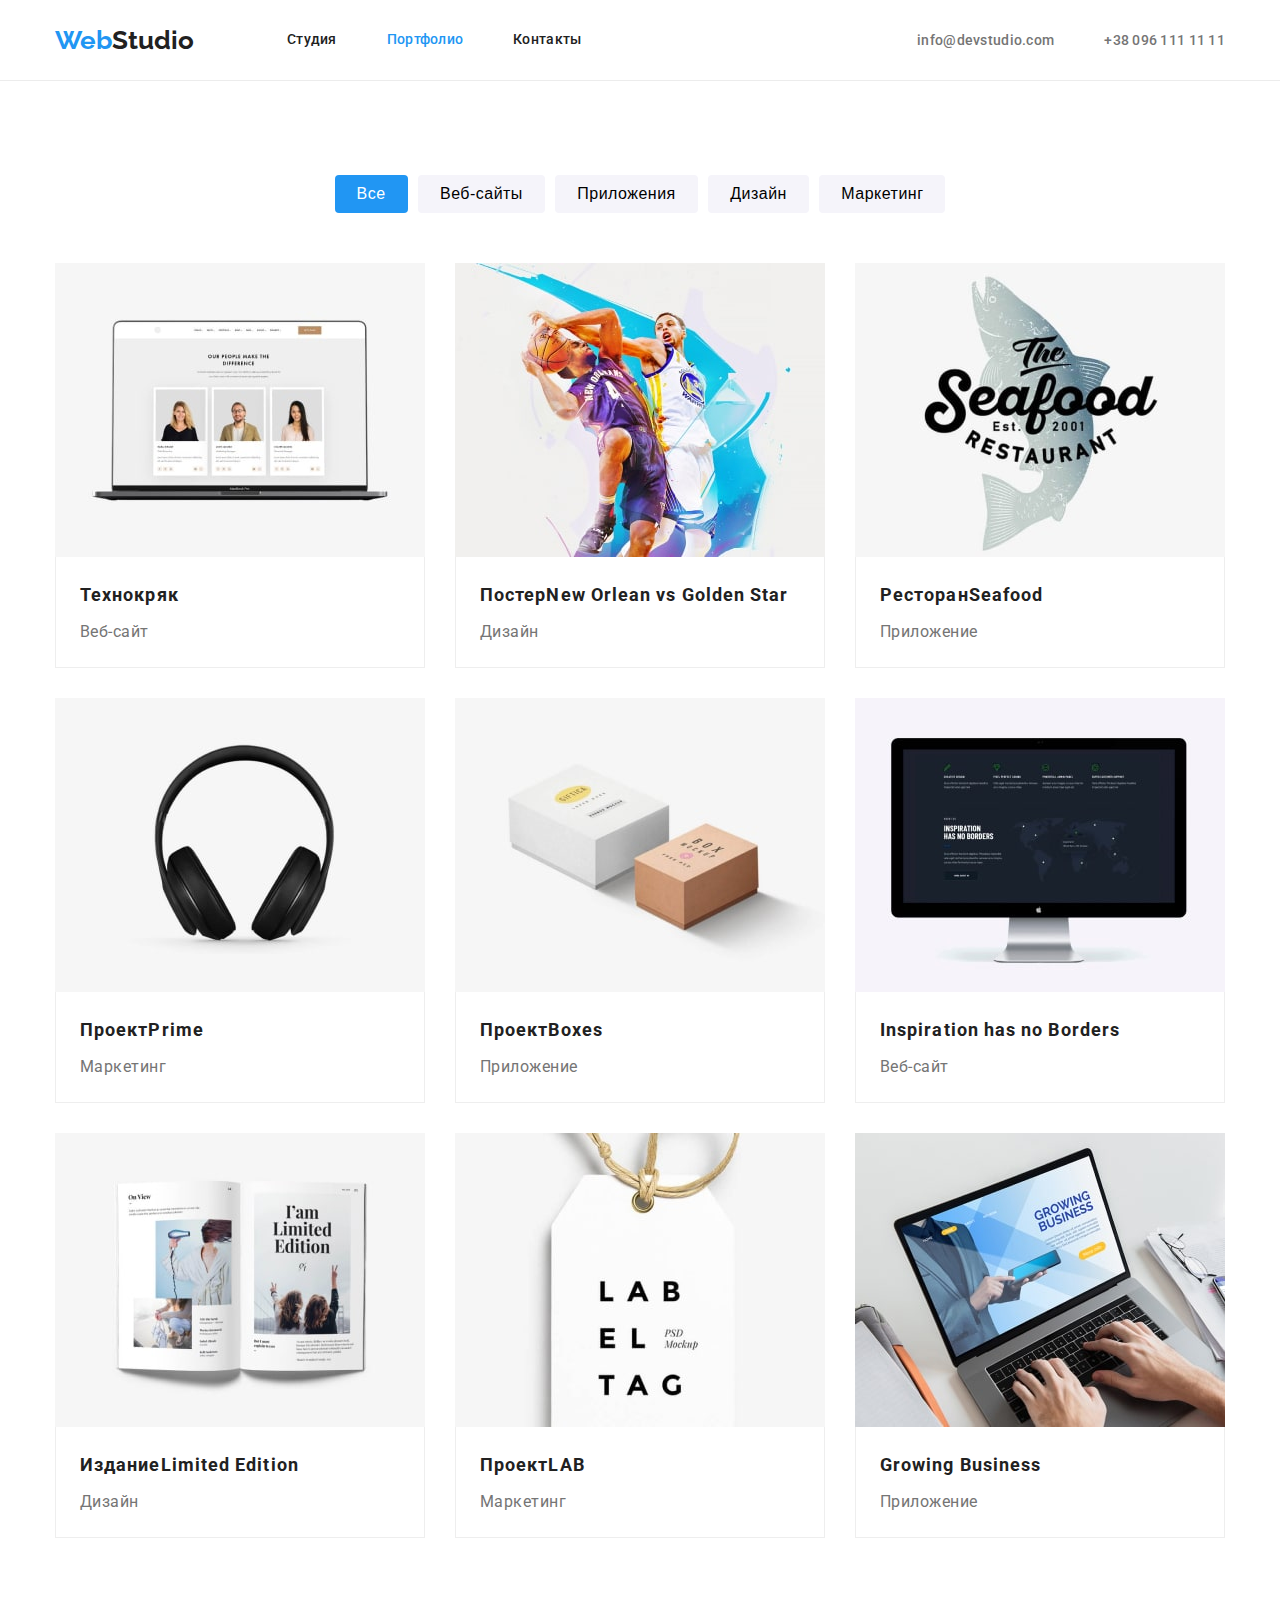
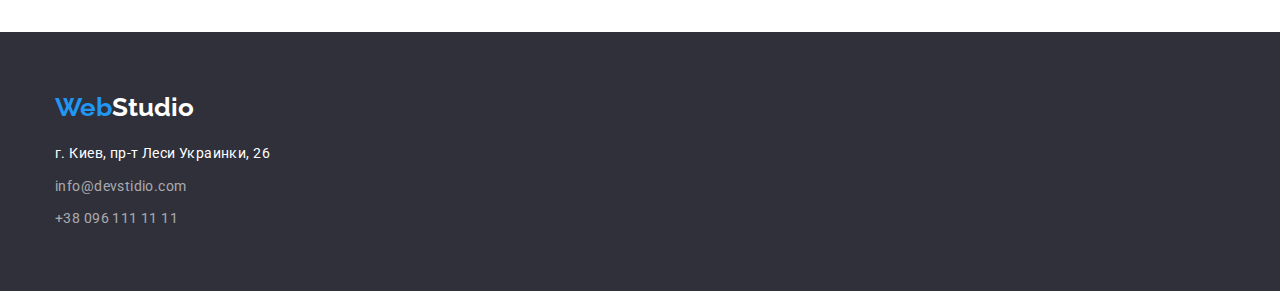
==== portfolio.html @ 194e4a81 "HM3" ====
<!DOCTYPE html>
<html lang="ru">

<head>
    <link rel="stylesheet" href="https://cdnjs.cloudflare.com/ajax/libs/modern-normalize/1.1.0/modern-normalize.min.css"
        integrity="sha512-wpPYUAdjBVSE4KJnH1VR1HeZfpl1ub8YT/NKx4PuQ5NmX2tKuGu6U/JRp5y+Y8XG2tV+wKQpNHVUX03MfMFn9Q=="
        crossorigin="anonymous" referrerpolicy="no-referrer" />
    <meta charset="UTF-8">
    <meta http-equiv="X-UA-Compatible" content="IE=edge">
    <meta name="viewport" content="width=device-width, initial-scale=1.0">
    <!-- Титул сайта -->
    <title>Портфолио</title>
    <!-- Шрифты -->
    <link rel="preconnect" href="https://fonts.googleapis.com">
    <link rel="preconnect" href="https://fonts.gstatic.com" crossorigin>
    <link
        href="https://fonts.googleapis.com/css2?family=Raleway:wght@400;500;700&family=Roboto:wght@400;500&display=swap"
        rel="stylesheet">
    <!-- Ссылка на CSs -->
    <link rel="stylesheet" href="css/style.css">
</head>

<body>
    <!-- Верхушка. Не изменяемая -->
    <header class="first-block">
        <div class="container">
            <!-- Логотип -->
            <a href="" class="websudio link" lang="en"><span class="bluestudio">Web</span>Studio</a>
            <!-- Навигация странницы -->
            <nav>
                <ul class="nav-list list">
                    <li class="nav-item"><a class="nav-element-blue link" href="./index.html">Студия</a></li>
                    <li class="nav-item"><a class="nav-element-blue link current" href="./portfolio.html">Портфолио</a></li>
                    <li class="nav-item"><a class="nav-element-blue link" href="">Контакты</a></li>
                </ul>
            </nav>
            <!-- Контакты мейл и телефон -->
            <ul class="email-phone list">
                <li class="item"><a class="email" href="mailto:info@devstidio.com">info@devstudio.com</a></li>
                <li class="item"><a class="phone-number" href="tel:+380961111111">+38 096 111 11 11</a></li>
            </ul>
        </div>
    </header>
    <main class="p-main">
        <h1 hidden>Works of websudio company</h1>
        <div class="container">
            <nav class="p-nav">
            <ul class="nav-button-list list">
                <li><button class="p-button button current" type="button">Все</button></li>
                <li><button class="p-button button" type="button">Веб-сайты</button></li>
                <li><button class="p-button button" type="button">Приложения</button></li>
                <li><button class="p-button button" type="button">Дизайн</button></li>
                <li><button class="p-button button" type="button">Маркетинг</button></li>
            </ul>
        </nav>
        </div>
        <section class="p-works-section container">
            <ul class="p-works-list list">
                <li class="p-works-item item">
                    <a href="" class="p-works-link link">
                        <img class="works-img" src="./image/port-img/technokryk.jpg" alt="сайт технокряк" width="370" height="294">
                        <div class="card-text">
                        <h2 class="p-title">Технокряк</h2>
                        <p class="p-text">Веб-сайт</p>
                        </div>
                    </a>
                </li>
                <li class="p-works-item item">
                    <a href="" class="p-works-link link">
                        <img class="works-img" src="./image/port-img/poster-new-orlean.jpg" alt="Постер с двумя баскетболистами" width="370" height="294">
                        <div class="card-text">
                        <h2 class="p-title">Постер<span lang="en">New Orlean vs Golden Star</span></h2>
                        <p class="p-text">Дизайн</p>
                        </div>
                    </a>
                </li>
                <li class="p-works-item item">
                    <a href="" class="p-works-link link">
                        <img class="works-img" src="./image/port-img/seafood.jpg" alt="Эмблема с рыбой" width="370" height="294">
                        <div class="card-text">
                        <h2 class="p-title">Ресторан<span lang="en">Seafood</span></h2>
                        <p class="p-text">Приложение</p>
                        </div>
                    </a>
                </li>
                <li class="p-works-item item">
                    <a href="" class="p-works-link link">
                        <img class="works-img" src="./image/port-img/project-prime.jpg" alt="Наушники" width="370" height="294">
                        <div class="card-text">
                        <h2 class="p-title">Проeкт<span lang="en">Prime</span></h2>
                        <p class="p-text">Маркетинг</p>
                        </div>
                    </a>
                </li>
                <li class="p-works-item item">
                    <a href="" class="p-works-link link">
                        <img class="works-img" src="./image/port-img/project-boxes.jpg" alt="Две коробочки" width="370" height="294">
                        <div class="card-text">
                        <h2 class="p-title">Проeкт<span lang="en">Boxes</span></h2>
                        <p class="p-text">Приложение</p>
                        </div>
                    </a>
                </li>
                <li class="p-works-item item">
                    <a href="" class="p-works-link link">
                        <img class="works-img" src="./image/port-img/inspirations.jpg" alt="Монитор с сайтом" width="370" height="294">
                        <div class="card-text">
                        <h2 class="p-title" lang="en">Inspiration has no Borders</h2>
                        <p class="p-text">Веб-сайт</p>
                        </div>
                    </a>
                </li>
                <li class="p-works-item item">
                    <a href="" class="p-works-link link">
                        <img class="works-img" src="./image/port-img/limited-edition.jpg" alt="Журнал" width="370" height="294">
                        <div class="card-text">
                        <h2 class="p-title">Издание<span lang="en">Limited Edition</span></h2>
                        <p class="p-text">Дизайн</p>
                        </div>
                    </a>
                </li>
                <li class="p-works-item item">
                    <a href="" class="p-works-link link">
                        <img class="works-img" src="./image/port-img/project-lab.jpg" alt="Эмблема на конверте" width="370" height="294">
                        <div class="card-text">
                        <h2 class="p-title">Проeкт<span lang="en">LAB</span></h2>
                        <p class="p-text">Маркетинг</p>
                        </div>
                    </a>
                </li>
                <li class="p-works-item item">
                    <a href="" class="p-works-link link">
                        <img class="works-img" src="./image/port-img/growing-business.jpg" alt="Ноутбук с сайтом" width="370" height="294">
                        <div class="card-text">
                        <h2 class="p-title" lang="en">Growing Business</h2>
                        <p class="p-text">Приложение</p>
                        </div>
                    </a>
                </li>
            </ul>
        </section>
    </main>
    <!-- Подвал -->
    <footer class="footer">
        <div class="container">
            <a class="footer-websudio link" href="" lang="en">Web<span class="footer-studio">Studio</span></a>
            <address class="address">
                <ul class="address-list list">
                    <li class="address-item item"><a class="address-link link" href="https://goo.gl/maps/jx5UDZ7HyUH2J9UP6"
                            target="blank" rel="nofollow noopener noreferrer">г. Киев, пр-т Леси Украинки, 26</a></li>
                    <li class="address-item item"><a class="footer-email link"
                            href="mailto:info@devstidio.com">info@devstidio.com</a></li>
                    <li class="address-item item"><a class="footer-phone-number link" href="tel:+380961111111">+38 096 111
                            11 11</a></li>
                </ul>
            </address>
        </div>
    </footer>
</body>

</html>
---- css/style.css ----
/*Обнуление*/
* {
  padding: 0;
  margin: 0;
  border: 0;
}
html {
  box-sizing: border-box;
}
*,
*::after,
*::before {
  box-sizing: inherit;
}
:root {
  --main-title-color: #fff;
  --secondary-title-color: #212121;
  --main-text-color: #212121;
  --secondery-text-color: #757575;
  --accent-color: #2196f3;
  --main-backround-color: #2f303a;
  --secondary-bacground-color: #2196f3;
  --third-bacground-color: #f5f4fa;
  --main-basic-white: #fff;
  --border-color: #ececec;
}
body {
  font-family: "roboto", sans-serif;
  color: var(--main-text-color);
}
ul {
  list-style: none;
}
a {
  text-decoration: none;
  color: var(--main-text-color);
}
.container {
  width: 1200px;
  padding: 0 15px;
  margin-left: auto;
  margin-right: auto;
}
/* ------------------HEADER-------------------- */
.link {
  text-decoration: none;
}
.link:visited {
  color: var(--main-text-color);
}
.list {
  list-style: none;
}
.first-block {
  border-bottom: 1px solid var(--border-color);
}
.first-block .container {
  display: flex;
  align-items: center;
}
.websudio {
  font-family: "Raleway", sans-serif;
  font-weight: 700;
  font-size: 26px;
  text-decoration: none;
}
.websudio:visited {
  color: var(--main-text-color);
}
.bluestudio {
  color: var(--accent-color);
}
.nav-list {
  display: flex;
  font-family: "Roboto", sans-serif;
  font-weight: 500;
  font-size: 14px;
  line-height: 1.14;
  letter-spacing: 0.02em;
  margin-left: 93px;
}
.nav-item:not(:last-child) {
  margin-right: 50px;
}
.nav-element-blue {
  display: block;
  padding: 32px 0px;
}
.nav-element-blue:hover,
.nav-element-blue:focus {
  color: var(--accent-color);
}
.nav-element-blue.current {
  color: var(--accent-color);
}
/* EMAIL AND PHONE NUMBER */
.email-phone {
  display: flex;
  margin-left: auto;
}
.email-phone .item + .item {
  margin-left: 50px;
}
.email,
.phone-number {
  text-decoration: none;
  font-style: normal;
  font-weight: 500;
  font-size: 14px;
  line-height: 1.14;
  letter-spacing: 0.02em;
  color: var(--secondery-text-color);
}
.email:hover,
.email:focus {
  color: var(--accent-color);
}
.phone-number:hover,
.phone-number:focus {
  color: var(--accent-color);
}

/* ------------------HERO-------------------- */
.main-first-section {
  background-color: var(--main-backround-color);
  text-align: center;
}
.title-text {
  display: block;
  font-style: normal;
  font-weight: 900;
  font-size: 44px;
  line-height: 1.36;
  letter-spacing: 0.06em;
  text-transform: uppercase;
  color: var(--main-title-color);
  padding-top: 200px;
}
.main-button {
  margin-bottom: 200px;
  font-family: inherit;
  margin-top: 30px;
  padding: 10px 32px 10px 32px;
  font-weight: 700;
  font-size: 16px;
  line-height: 1.87;
  letter-spacing: 0.06em;
  background-color: var(--secondary-bacground-color);
  color: var(--main-title-color);
  min-width: 200px;
}
.button {
  border-radius: 4px;
}
/* ------------------FEATURES-------------------- */
.features {
  padding: 94px 0;
  display: flex;
}
.features .item {
  width: calc((100% - 90px) / 4);
}
.features .item + .item {
  margin-left: 30px;
  /* width: 270px; */
}
.features-title {
  font-weight: 700;
  font-size: 14px;
  line-height: 1.14;
  letter-spacing: 0.03em;
  text-transform: uppercase;
}
.features-text {
  margin-top: 10px;
  width: 270px;
  font-size: 14px;
  line-height: 1.71;
  letter-spacing: 0.03em;
  color: var(--secondery-text-color);
}
/* ------------------WORK-------------------- */
.work {
  padding-bottom: 94px;
}
.work-title {
  font-weight: 700;
  font-size: 36px;
  line-height: 1.17;
  text-align: center;
  letter-spacing: 0.03em;
  margin-bottom: 50px;
}
.work-list {
  display: flex;
  justify-content: space-between;
  flex-wrap: wrap;
}
.work-image {
  display: block;
}
/* ------------------TEAM-------------------- */
.team {
  background-color: var(--third-bacground-color);
}
.team-title {
  padding-top: 94px;
  padding-bottom: 50px;
  font-weight: 700;
  font-size: 36px;
  line-height: 1.17;
  text-align: center;
  letter-spacing: 0.03em;
}
.team-list {
  display: flex;
  padding-bottom: 94px;
}
.team-item {
  background-color: var(--main-basic-white);
  /* width: 270px; */
  width: calc((100% - 90px) / 4);
  box-shadow: 0px 1px 3px rgba(0, 0, 0, 0.12), 0px 1px 1px rgba(0, 0, 0, 0.14),
    0px 2px 1px rgba(0, 0, 0, 0.2);
  border-radius: 0px 0px 4px 4px;
}
.team-item + .team-item {
  margin-left: 30px;
}
.team-images {
  display: block;
}
.name {
  font-weight: 500;
  font-size: 16px;
  line-height: 1.19;
  text-align: center;
  letter-spacing: 0.03em;
  margin-top: 30px;
}
.profession {
  font-weight: normal;
  font-size: 16px;
  line-height: 1.19;
  text-align: center;
  letter-spacing: 0.03em;
  color: var(--secondery-text-color);
  margin-top: 10px;
  margin-bottom: 30px;
}

/* ------------------FOOTER-------------------- */
.footer {
  background-color: var(--main-backround-color);
}
.footer-websudio {
  font-family: "Raleway", sans-serif;
  font-style: normal;
  font-weight: 700;
  font-size: 26px;
  text-decoration: none;
  color: var(--accent-color);
  display: block;
  padding-top: 60px;
}
.footer-websudio:visited {
  color: var(--accent-color);
}
.footer-studio {
  color: var(--main-basic-white);
}
.footer-sudio:visited {
  color: var(--main-basic-white);
}
.address-list {
  margin-top: 20px;
  padding-bottom: 60px;
}
.address-item {
  font-size: 14px;
  line-height: 1.71;
  letter-spacing: 0.03em;
  font-style: normal;
  color: rgba(255, 255, 255, 0.6);
}
.address-item + .address-item {
  margin-top: 9px;
}
.address-link {
  color: var(--main-basic-white);
}
.address-link:visited {
  color: var(--main-basic-white);
}
.footer-email:hover,
.footer-email:focus {
  color: var(--accent-color);
}
.footer-phone-number:hover,
.footer-phone-number:focus {
  color: var(--accent-color);
}
.footer-email,
.footer-phone-number {
  color: rgba(255, 255, 255, 0.6);
}

/* ------------------!!!!PORTFOLIO!!!!-------------------- */
/* ------------------NAV BUTTON-------------------- */

.p-nav {
  width: 611px;
  align-items: center;
  text-align: center;
  margin-left: auto;
  margin-right: auto;
  padding-bottom: 50px;
  padding-top: 94px;
}
.nav-button-list {
  display: flex;
  justify-content: space-between;
}

.p-button {
  font-weight: 500;
  font-size: 16px;
  line-height: 1.62;
  text-align: center;
  letter-spacing: 0.03em;
  padding: 6px 22px 6px 22px;
  background-color: var(--third-bacground-color);
}
.p-button.current {
  color: var(--main-basic-white);
  background-color: var(--accent-color);
}
.p-button:hover,
.p-button:focus {
  color: var(--main-basic-white);
  background-color: var(--secondary-bacground-color);
  cursor: pointer;
}
/* ------------------WORKS SECTION-------------------- */
.p-works-list {
  display: flex;
  flex-wrap: wrap;
  padding-bottom: 94px;
  margin-left: -30px;
  margin-top: -30px;
}
.p-works-item {
  width: calc(100% / 3 - 30px);
  margin-top: 30px;
  margin-left: 30px;
}

.card-text {
  padding: 20px 24px 20px 24px;
  border: 1px solid #eeeeee;
  border-top: none;
}
.p-title {
  font-weight: 700;
  font-size: 18px;
  line-height: 2;
  letter-spacing: 0.06em;
  color: var(--secondary-title-color);
  margin-bottom: 4px;
  color: var(--main-text-color);
}
.p-text {
  font-weight: normal;
  font-size: 16px;
  line-height: 1.87;
  letter-spacing: 0.03em;
  color: var(--secondery-text-color);
}
.works-img {
  display: block;
}
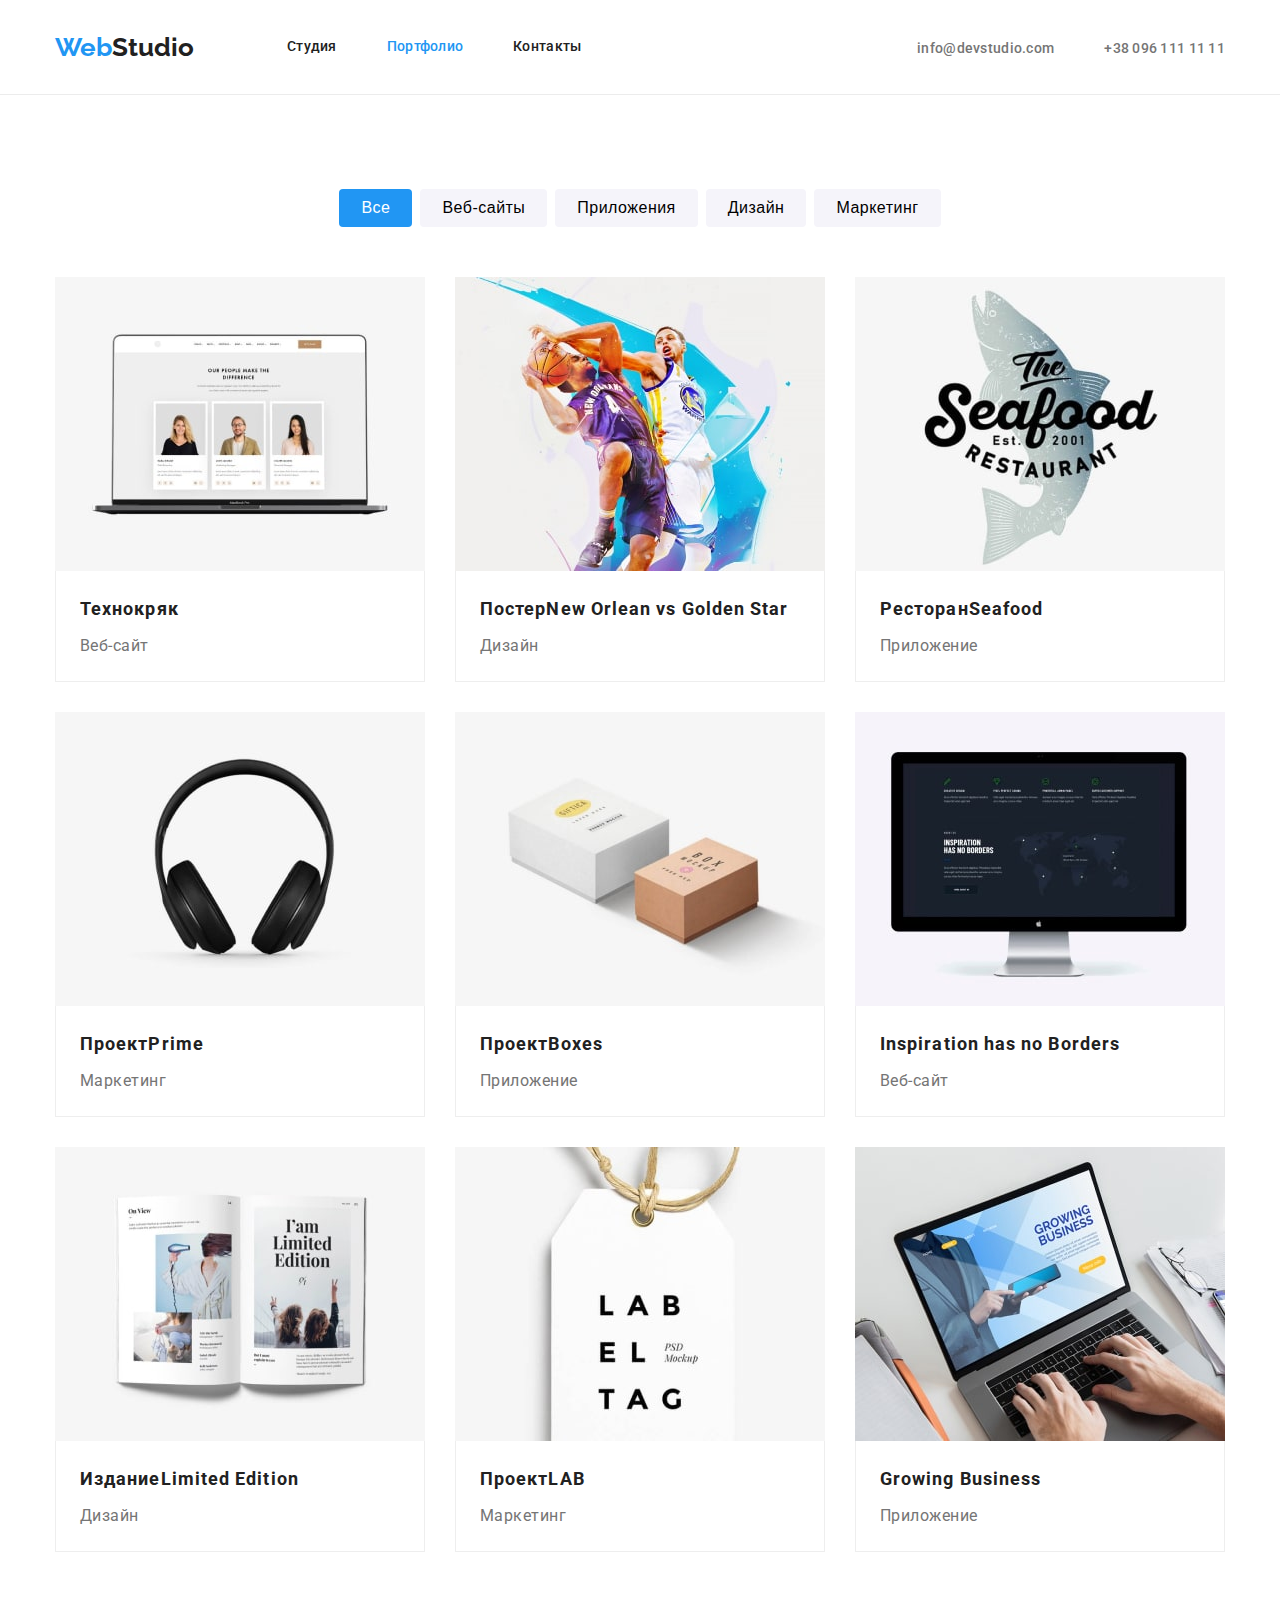
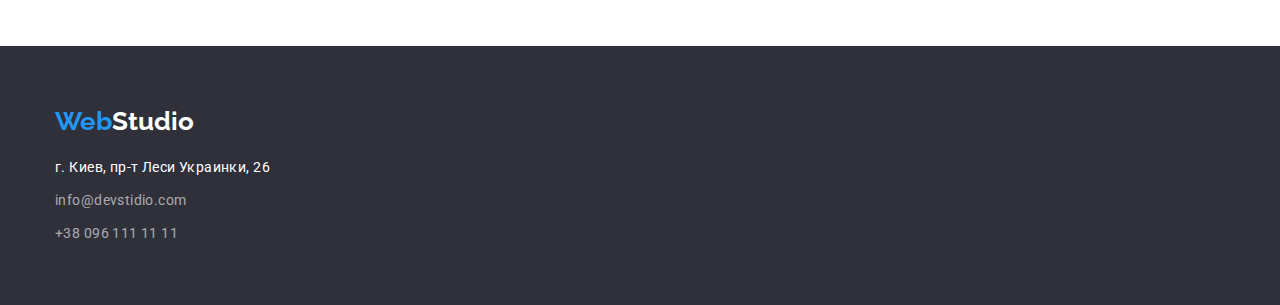
==== commit 9a4c6821: "Corrections" ====
--- a/portfolio.html
+++ b/portfolio.html
@@ -27,7 +27,7 @@
             <!-- Логотип -->
             <a href="" class="websudio link" lang="en"><span class="bluestudio">Web</span>Studio</a>
             <!-- Навигация странницы -->
-            <nav>
+            <nav class="header-nav">
                 <ul class="nav-list list">
                     <li class="nav-item"><a class="nav-element-blue link" href="./index.html">Студия</a></li>
                     <li class="nav-item"><a class="nav-element-blue link current" href="./portfolio.html">Портфолио</a></li>
@@ -41,103 +41,101 @@
             </ul>
         </div>
     </header>
-    <main class="p-main">
-        <h1 hidden>Works of websudio company</h1>
-        <div class="container">
-            <nav class="p-nav">
-            <ul class="nav-button-list list">
-                <li><button class="p-button button current" type="button">Все</button></li>
-                <li><button class="p-button button" type="button">Веб-сайты</button></li>
-                <li><button class="p-button button" type="button">Приложения</button></li>
-                <li><button class="p-button button" type="button">Дизайн</button></li>
-                <li><button class="p-button button" type="button">Маркетинг</button></li>
-            </ul>
-        </nav>
-        </div>
-        <section class="p-works-section container">
-            <ul class="p-works-list list">
-                <li class="p-works-item item">
-                    <a href="" class="p-works-link link">
-                        <img class="works-img" src="./image/port-img/technokryk.jpg" alt="сайт технокряк" width="370" height="294">
-                        <div class="card-text">
-                        <h2 class="p-title">Технокряк</h2>
-                        <p class="p-text">Веб-сайт</p>
-                        </div>
-                    </a>
-                </li>
-                <li class="p-works-item item">
-                    <a href="" class="p-works-link link">
-                        <img class="works-img" src="./image/port-img/poster-new-orlean.jpg" alt="Постер с двумя баскетболистами" width="370" height="294">
-                        <div class="card-text">
-                        <h2 class="p-title">Постер<span lang="en">New Orlean vs Golden Star</span></h2>
-                        <p class="p-text">Дизайн</p>
-                        </div>
-                    </a>
-                </li>
-                <li class="p-works-item item">
-                    <a href="" class="p-works-link link">
-                        <img class="works-img" src="./image/port-img/seafood.jpg" alt="Эмблема с рыбой" width="370" height="294">
-                        <div class="card-text">
-                        <h2 class="p-title">Ресторан<span lang="en">Seafood</span></h2>
-                        <p class="p-text">Приложение</p>
-                        </div>
-                    </a>
-                </li>
-                <li class="p-works-item item">
-                    <a href="" class="p-works-link link">
-                        <img class="works-img" src="./image/port-img/project-prime.jpg" alt="Наушники" width="370" height="294">
-                        <div class="card-text">
-                        <h2 class="p-title">Проeкт<span lang="en">Prime</span></h2>
-                        <p class="p-text">Маркетинг</p>
-                        </div>
-                    </a>
-                </li>
-                <li class="p-works-item item">
-                    <a href="" class="p-works-link link">
-                        <img class="works-img" src="./image/port-img/project-boxes.jpg" alt="Две коробочки" width="370" height="294">
-                        <div class="card-text">
-                        <h2 class="p-title">Проeкт<span lang="en">Boxes</span></h2>
-                        <p class="p-text">Приложение</p>
-                        </div>
-                    </a>
-                </li>
-                <li class="p-works-item item">
-                    <a href="" class="p-works-link link">
-                        <img class="works-img" src="./image/port-img/inspirations.jpg" alt="Монитор с сайтом" width="370" height="294">
-                        <div class="card-text">
-                        <h2 class="p-title" lang="en">Inspiration has no Borders</h2>
-                        <p class="p-text">Веб-сайт</p>
-                        </div>
-                    </a>
-                </li>
-                <li class="p-works-item item">
-                    <a href="" class="p-works-link link">
-                        <img class="works-img" src="./image/port-img/limited-edition.jpg" alt="Журнал" width="370" height="294">
-                        <div class="card-text">
-                        <h2 class="p-title">Издание<span lang="en">Limited Edition</span></h2>
-                        <p class="p-text">Дизайн</p>
-                        </div>
-                    </a>
-                </li>
-                <li class="p-works-item item">
-                    <a href="" class="p-works-link link">
-                        <img class="works-img" src="./image/port-img/project-lab.jpg" alt="Эмблема на конверте" width="370" height="294">
-                        <div class="card-text">
-                        <h2 class="p-title">Проeкт<span lang="en">LAB</span></h2>
-                        <p class="p-text">Маркетинг</p>
-                        </div>
-                    </a>
-                </li>
-                <li class="p-works-item item">
-                    <a href="" class="p-works-link link">
-                        <img class="works-img" src="./image/port-img/growing-business.jpg" alt="Ноутбук с сайтом" width="370" height="294">
-                        <div class="card-text">
-                        <h2 class="p-title" lang="en">Growing Business</h2>
-                        <p class="p-text">Приложение</p>
-                        </div>
-                    </a>
-                </li>
-            </ul>
+    <main>
+        <section class="portfolio-section">
+            <div class="container">
+                <h1 hidden>Works of websudio company</h1>
+                <ul class="nav-button-list list">
+                    <li class="p-nav-item"><button class="p-button button current" type="button">Все</button></li>
+                    <li class="p-nav-item"><button class="p-button button" type="button">Веб-сайты</button></li>
+                    <li class="p-nav-item"><button class="p-button button" type="button">Приложения</button></li>
+                    <li class="p-nav-item"><button class="p-button button" type="button">Дизайн</button></li>
+                    <li class="p-nav-item"><button class="p-button button" type="button">Маркетинг</button></li>
+                </ul>
+                <ul class="p-works-list list">
+                    <li class="p-works-item item">
+                        <a href="" class="p-works-link link">
+                            <img class="works-img" src="./image/port-img/technokryk.jpg" alt="сайт технокряк" width="370" height="294">
+                            <div class="card-text">
+                            <h2 class="p-title">Технокряк</h2>
+                            <p class="p-text">Веб-сайт</p>
+                            </div>
+                        </a>
+                    </li>
+                    <li class="p-works-item item">
+                        <a href="" class="p-works-link link">
+                            <img class="works-img" src="./image/port-img/poster-new-orlean.jpg" alt="Постер с двумя баскетболистами" width="370" height="294">
+                            <div class="card-text">
+                            <h2 class="p-title">Постер<span lang="en">New Orlean vs Golden Star</span></h2>
+                            <p class="p-text">Дизайн</p>
+                            </div>
+                        </a>
+                    </li>
+                    <li class="p-works-item item">
+                        <a href="" class="p-works-link link">
+                            <img class="works-img" src="./image/port-img/seafood.jpg" alt="Эмблема с рыбой" width="370" height="294">
+                            <div class="card-text">
+                            <h2 class="p-title">Ресторан<span lang="en">Seafood</span></h2>
+                            <p class="p-text">Приложение</p>
+                            </div>
+                        </a>
+                    </li>
+                    <li class="p-works-item item">
+                        <a href="" class="p-works-link link">
+                            <img class="works-img" src="./image/port-img/project-prime.jpg" alt="Наушники" width="370" height="294">
+                            <div class="card-text">
+                            <h2 class="p-title">Проeкт<span lang="en">Prime</span></h2>
+                            <p class="p-text">Маркетинг</p>
+                            </div>
+                        </a>
+                    </li>
+                    <li class="p-works-item item">
+                        <a href="" class="p-works-link link">
+                            <img class="works-img" src="./image/port-img/project-boxes.jpg" alt="Две коробочки" width="370" height="294">
+                            <div class="card-text">
+                            <h2 class="p-title">Проeкт<span lang="en">Boxes</span></h2>
+                            <p class="p-text">Приложение</p>
+                            </div>
+                        </a>
+                    </li>
+                    <li class="p-works-item item">
+                        <a href="" class="p-works-link link">
+                            <img class="works-img" src="./image/port-img/inspirations.jpg" alt="Монитор с сайтом" width="370" height="294">
+                            <div class="card-text">
+                            <h2 class="p-title" lang="en">Inspiration has no Borders</h2>
+                            <p class="p-text">Веб-сайт</p>
+                            </div>
+                        </a>
+                    </li>
+                    <li class="p-works-item item">
+                        <a href="" class="p-works-link link">
+                            <img class="works-img" src="./image/port-img/limited-edition.jpg" alt="Журнал" width="370" height="294">
+                            <div class="card-text">
+                            <h2 class="p-title">Издание<span lang="en">Limited Edition</span></h2>
+                            <p class="p-text">Дизайн</p>
+                            </div>
+                        </a>
+                    </li>
+                    <li class="p-works-item item">
+                        <a href="" class="p-works-link link">
+                            <img class="works-img" src="./image/port-img/project-lab.jpg" alt="Эмблема на конверте" width="370" height="294">
+                            <div class="card-text">
+                            <h2 class="p-title">Проeкт<span lang="en">LAB</span></h2>
+                            <p class="p-text">Маркетинг</p>
+                            </div>
+                        </a>
+                    </li>
+                    <li class="p-works-item item">
+                        <a href="" class="p-works-link link">
+                            <img class="works-img" src="./image/port-img/growing-business.jpg" alt="Ноутбук с сайтом" width="370" height="294">
+                            <div class="card-text">
+                            <h2 class="p-title" lang="en">Growing Business</h2>
+                            <p class="p-text">Приложение</p>
+                            </div>
+                        </a>
+                    </li>
+                </ul>
+            </div>
         </section>
     </main>
     <!-- Подвал -->
--- a/css/style.css
+++ b/css/style.css
@@ -54,9 +54,15 @@
 .first-block {
   border-bottom: 1px solid var(--border-color);
 }
+.header-nav {
+  margin-left: 93px;
+}
 .first-block .container {
   display: flex;
   align-items: center;
+}
+.first-block a {
+  padding: 32px 0px;
 }
 .websudio {
   font-family: "Raleway", sans-serif;
@@ -77,14 +83,12 @@
   font-size: 14px;
   line-height: 1.14;
   letter-spacing: 0.02em;
-  margin-left: 93px;
 }
 .nav-item:not(:last-child) {
   margin-right: 50px;
 }
 .nav-element-blue {
   display: block;
-  padding: 32px 0px;
 }
 .nav-element-blue:hover,
 .nav-element-blue:focus {
@@ -124,6 +128,7 @@
 .main-first-section {
   background-color: var(--main-backround-color);
   text-align: center;
+  padding: 200px 0px;
 }
 .title-text {
   display: block;
@@ -134,10 +139,8 @@
   letter-spacing: 0.06em;
   text-transform: uppercase;
   color: var(--main-title-color);
-  padding-top: 200px;
 }
 .main-button {
-  margin-bottom: 200px;
   font-family: inherit;
   margin-top: 30px;
   padding: 10px 32px 10px 32px;
@@ -153,8 +156,10 @@
   border-radius: 4px;
 }
 /* ------------------FEATURES-------------------- */
+.features-section {
+  padding: 94px 0;
+}
 .features {
-  padding: 94px 0;
   display: flex;
 }
 .features .item {
@@ -202,10 +207,11 @@
 /* ------------------TEAM-------------------- */
 .team {
   background-color: var(--third-bacground-color);
+  padding-top: 94px;
+  padding-bottom: 94px;
 }
 .team-title {
-  padding-top: 94px;
-  padding-bottom: 50px;
+  margin-bottom: 50px;
   font-weight: 700;
   font-size: 36px;
   line-height: 1.17;
@@ -214,7 +220,6 @@
 }
 .team-list {
   display: flex;
-  padding-bottom: 94px;
 }
 .team-item {
   background-color: var(--main-basic-white);
@@ -252,6 +257,8 @@
 /* ------------------FOOTER-------------------- */
 .footer {
   background-color: var(--main-backround-color);
+  padding-top: 60px;
+  padding-bottom: 60px;
 }
 .footer-websudio {
   font-family: "Raleway", sans-serif;
@@ -261,7 +268,7 @@
   text-decoration: none;
   color: var(--accent-color);
   display: block;
-  padding-top: 60px;
+  margin-bottom: 20px;
 }
 .footer-websudio:visited {
   color: var(--accent-color);
@@ -272,10 +279,7 @@
 .footer-sudio:visited {
   color: var(--main-basic-white);
 }
-.address-list {
-  margin-top: 20px;
-  padding-bottom: 60px;
-}
+
 .address-item {
   font-size: 14px;
   line-height: 1.71;
@@ -308,18 +312,13 @@
 /* ------------------!!!!PORTFOLIO!!!!-------------------- */
 /* ------------------NAV BUTTON-------------------- */
 
-.p-nav {
-  width: 611px;
-  align-items: center;
-  text-align: center;
-  margin-left: auto;
-  margin-right: auto;
-  padding-bottom: 50px;
-  padding-top: 94px;
+.portfolio-section {
+  padding: 94px 0px;
 }
 .nav-button-list {
   display: flex;
-  justify-content: space-between;
+  justify-content: center;
+  margin-bottom: 50px;
 }
 
 .p-button {
@@ -331,6 +330,9 @@
   padding: 6px 22px 6px 22px;
   background-color: var(--third-bacground-color);
 }
+.p-nav-item + .p-nav-item {
+  margin-left: 8px;
+}
 .p-button.current {
   color: var(--main-basic-white);
   background-color: var(--accent-color);
@@ -345,7 +347,6 @@
 .p-works-list {
   display: flex;
   flex-wrap: wrap;
-  padding-bottom: 94px;
   margin-left: -30px;
   margin-top: -30px;
 }
